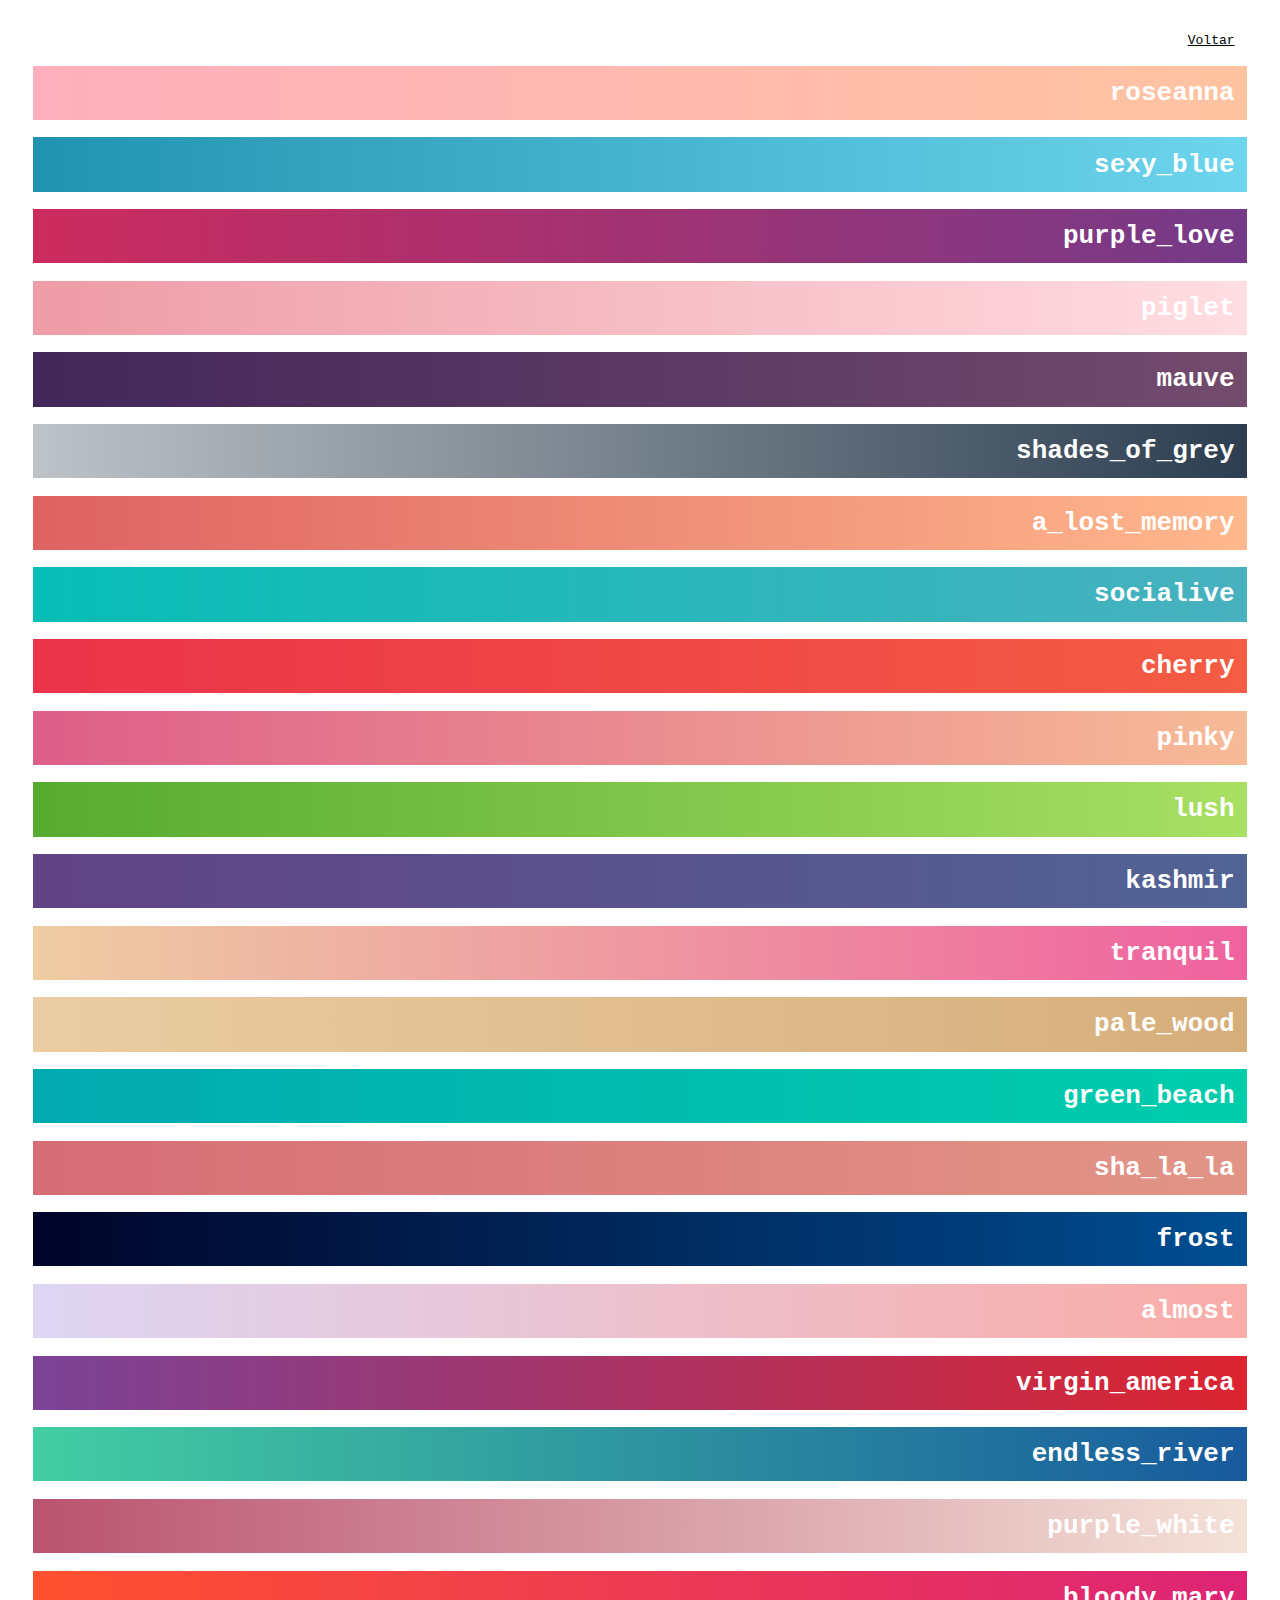
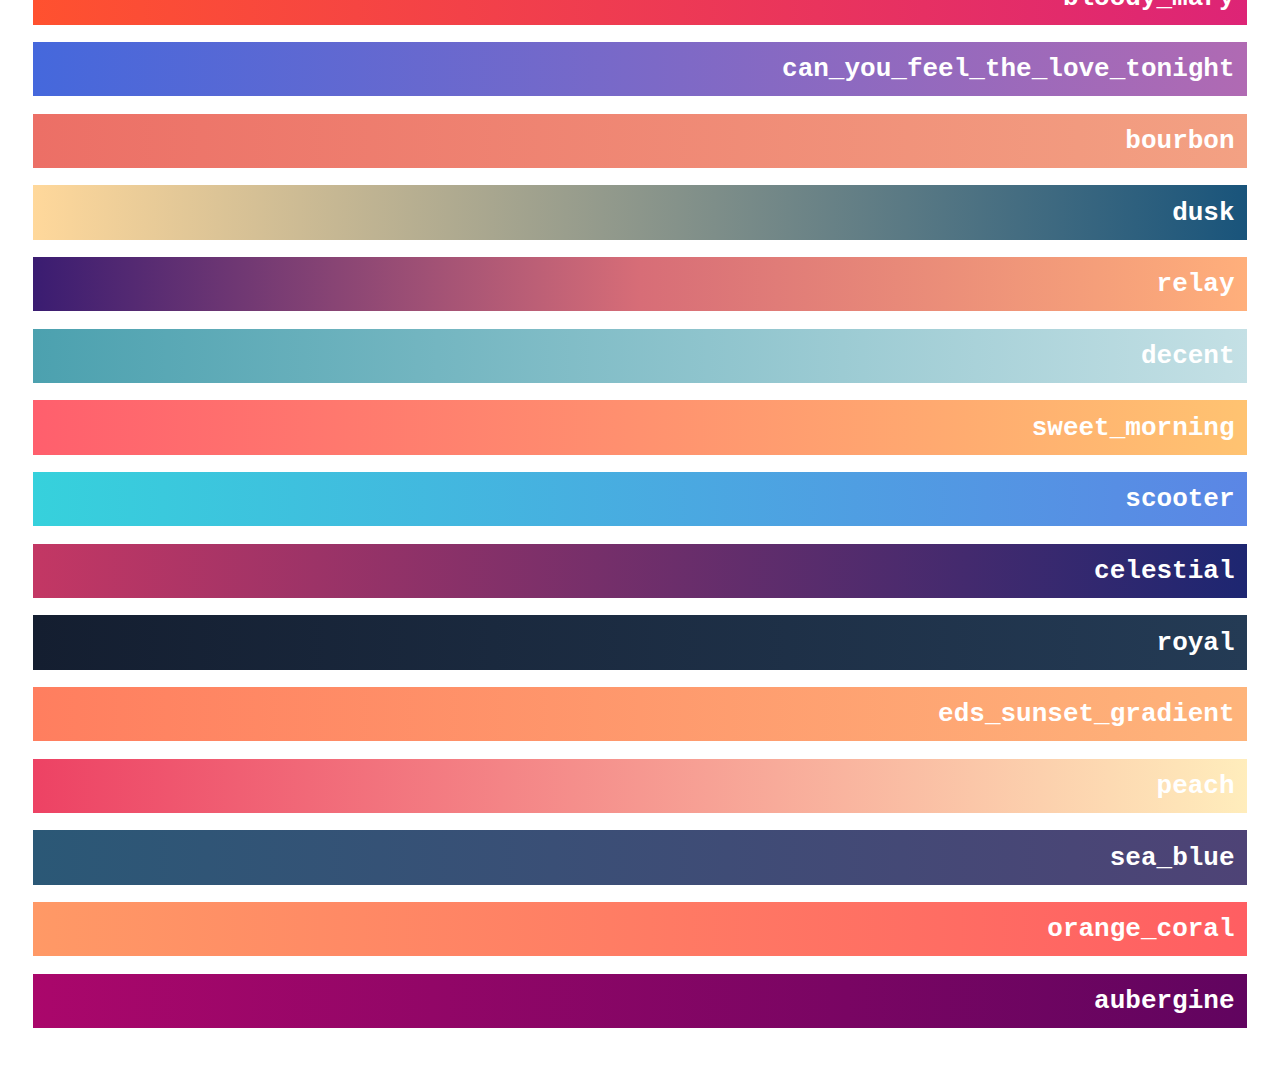
==== digital_synopsis.html @ 82828c61 "Novas cores" ====
<!DOCTYPE html>
<html lang="en">
<head>
    <meta charset="UTF-8">
    <meta http-equiv="X-UA-Compatible" content="IE=edge">
    <meta name="viewport" content="width=device-width, initial-scale=1.0">
    <link rel="stylesheet" href="estilo_digital_synopsis.css">
    <title>Estilos Digital Synopsis</title>
</head>
<body>
    <a href="index.html">Voltar</a>

    <h1 class="roseanna">roseanna</h1>
    <h1 class="sexy_blue">sexy_blue</h1>
    <h1 class="purple_love">purple_love</h1>
    <h1 class="piglet">piglet</h1>
    <h1 class="mauve">mauve</h1>
    <h1 class="shades_of_grey">shades_of_grey</h1>
    <h1 class="a_lost_memory">a_lost_memory</h1>
    <h1 class="socialive">socialive</h1>
    <h1 class="cherry">cherry</h1>
    <h1 class="pinky">pinky</h1>
    <h1 class="lush">lush</h1>
    <h1 class="kashmir">kashmir</h1>
    <h1 class="tranquil">tranquil</h1>
    <h1 class="pale_wood">pale_wood</h1>
    <h1 class="green_beach">green_beach</h1>
    <h1 class="sha_la_la">sha_la_la</h1>
    <h1 class="frost">frost</h1>
    <h1 class="almost">almost</h1>
    <h1 class="virgin_america">virgin_america</h1>
    <h1 class="endless_river">endless_river</h1>
    <h1 class="purple_white">purple_white</h1>
    <h1 class="bloody_mary">bloody_mary</h1>
    <h1 class="can_you_feel_the_love_tonight">can_you_feel_the_love_tonight</h1>
    <h1 class="bourbon">bourbon</h1>
    <h1 class="dusk">dusk</h1>
    <h1 class="relay">relay</h1>
    <h1 class="decent">decent</h1>
    <h1 class="sweet_morning">sweet_morning</h1>
    <h1 class="scooter">scooter</h1>
    <h1 class="celestial">celestial</h1>
    <h1 class="royal">royal</h1>
    <h1 class="eds_sunset_gradient">eds_sunset_gradient</h1>
    <h1 class="peach">peach</h1>
    <h1 class="sea_blue">sea_blue</h1>
    <h1 class="orange_coral">orange_coral</h1>
    <h1 class="aubergine">aubergine</h1>

</body>
</html>
---- estilo_digital_synopsis.css ----
a {
    color: black;
    font-family: monospace;
    text-align: left;
}

* {
    padding: 1%;
    color: white;
    font-family: monospace;
    text-align: right;
}

.roseanna {
    background-image: linear-gradient(to right, #ffafbd, #ffc3a0);
}


.sexy_blue {
    background-image: linear-gradient(to right, #2193b0, #6dd5ed);
}


.purple_love {
    background-image: linear-gradient(to right, #cc2b5e, #753a88);
}


.piglet {
    background-image: linear-gradient(to right, #ee9ca7, #ffdde1);
}


.mauve {
    background-image: linear-gradient(to right, #42275a, #734b6d);
}


.shades_of_grey {
    background-image: linear-gradient(to right, #bdc3c7, #2c3e50);
}


.a_lost_memory {
    background-image: linear-gradient(to right, #de6262, #ffb88c);
}


.socialive {
    background-image: linear-gradient(to right, #06beb6, #48b1bf);
}


.cherry {
    background-image: linear-gradient(to right, #eb3349, #f45c43);
}


.pinky {
    background-image: linear-gradient(to right, #dd5e89, #f7bb97);
}


.lush {
    background-image: linear-gradient(to right, #56ab2f, #a8e063);
}


.kashmir {
    background-image: linear-gradient(to right, #614385, #516395);
}


.tranquil {
    background-image: linear-gradient(to right, #eecda3, #ef629f);
}


.pale_wood {
    background-image: linear-gradient(to right, #eacda3, #d6ae7b);
}


.green_beach {
    background-image: linear-gradient(to right, #02aab0, #00cdac);
}


.sha_la_la {
    background-image: linear-gradient(to right, #d66d75, #e29587);
}


.frost {
    background-image: linear-gradient(to right, #000428, #004e92);
}


.almost {
    background-image: linear-gradient(to right, #ddd6f3, #faaca8);
}


.virgin_america {
    background-image: linear-gradient(to right, #7b4397, #dc2430);
}


.endless_river {
    background-image: linear-gradient(to right, #43cea2, #185a9d);
}


.purple_white {
    background-image: linear-gradient(to right, #ba5370, #f4e2d8);
}


.bloody_mary {
    background-image: linear-gradient(to right, #ff512f, #dd2476);
}


.can_you_feel_the_love_tonight {
    background-image: linear-gradient(to right, #4568dc, #b06ab3);
}


.bourbon {
    background-image: linear-gradient(to right, #ec6f66, #f3a183);
}


.dusk {
    background-image: linear-gradient(to right, #ffd89b, #19547b);
}


.relay {
    background-image: linear-gradient(to right, #3a1c71, #d76d77, #ffaf7b);
}


.decent {
    background-image: linear-gradient(to right, #4ca1af, #c4e0e5);
}


.sweet_morning {
    background-image: linear-gradient(to right, #ff5f6d, #ffc371);
}


.scooter {
    background-image: linear-gradient(to right, #36d1dc, #5b86e5);
}


.celestial {
    background-image: linear-gradient(to right, #c33764, #1d2671);
}


.royal {
    background-image: linear-gradient(to right, #141e30, #243b55);
}


.eds_sunset_gradient {
    background-image: linear-gradient(to right, #ff7e5f, #feb47b);
}


.peach {
    background-image: linear-gradient(to right, #ed4264, #ffedbc);
}


.sea_blue {
    background-image: linear-gradient(to right, #2b5876, #4e4376);
}


.orange_coral {
    background-image: linear-gradient(to right, #ff9966, #ff5e62);
}


.aubergine {
    background-image: linear-gradient(to right, #aa076b, #61045f);
}
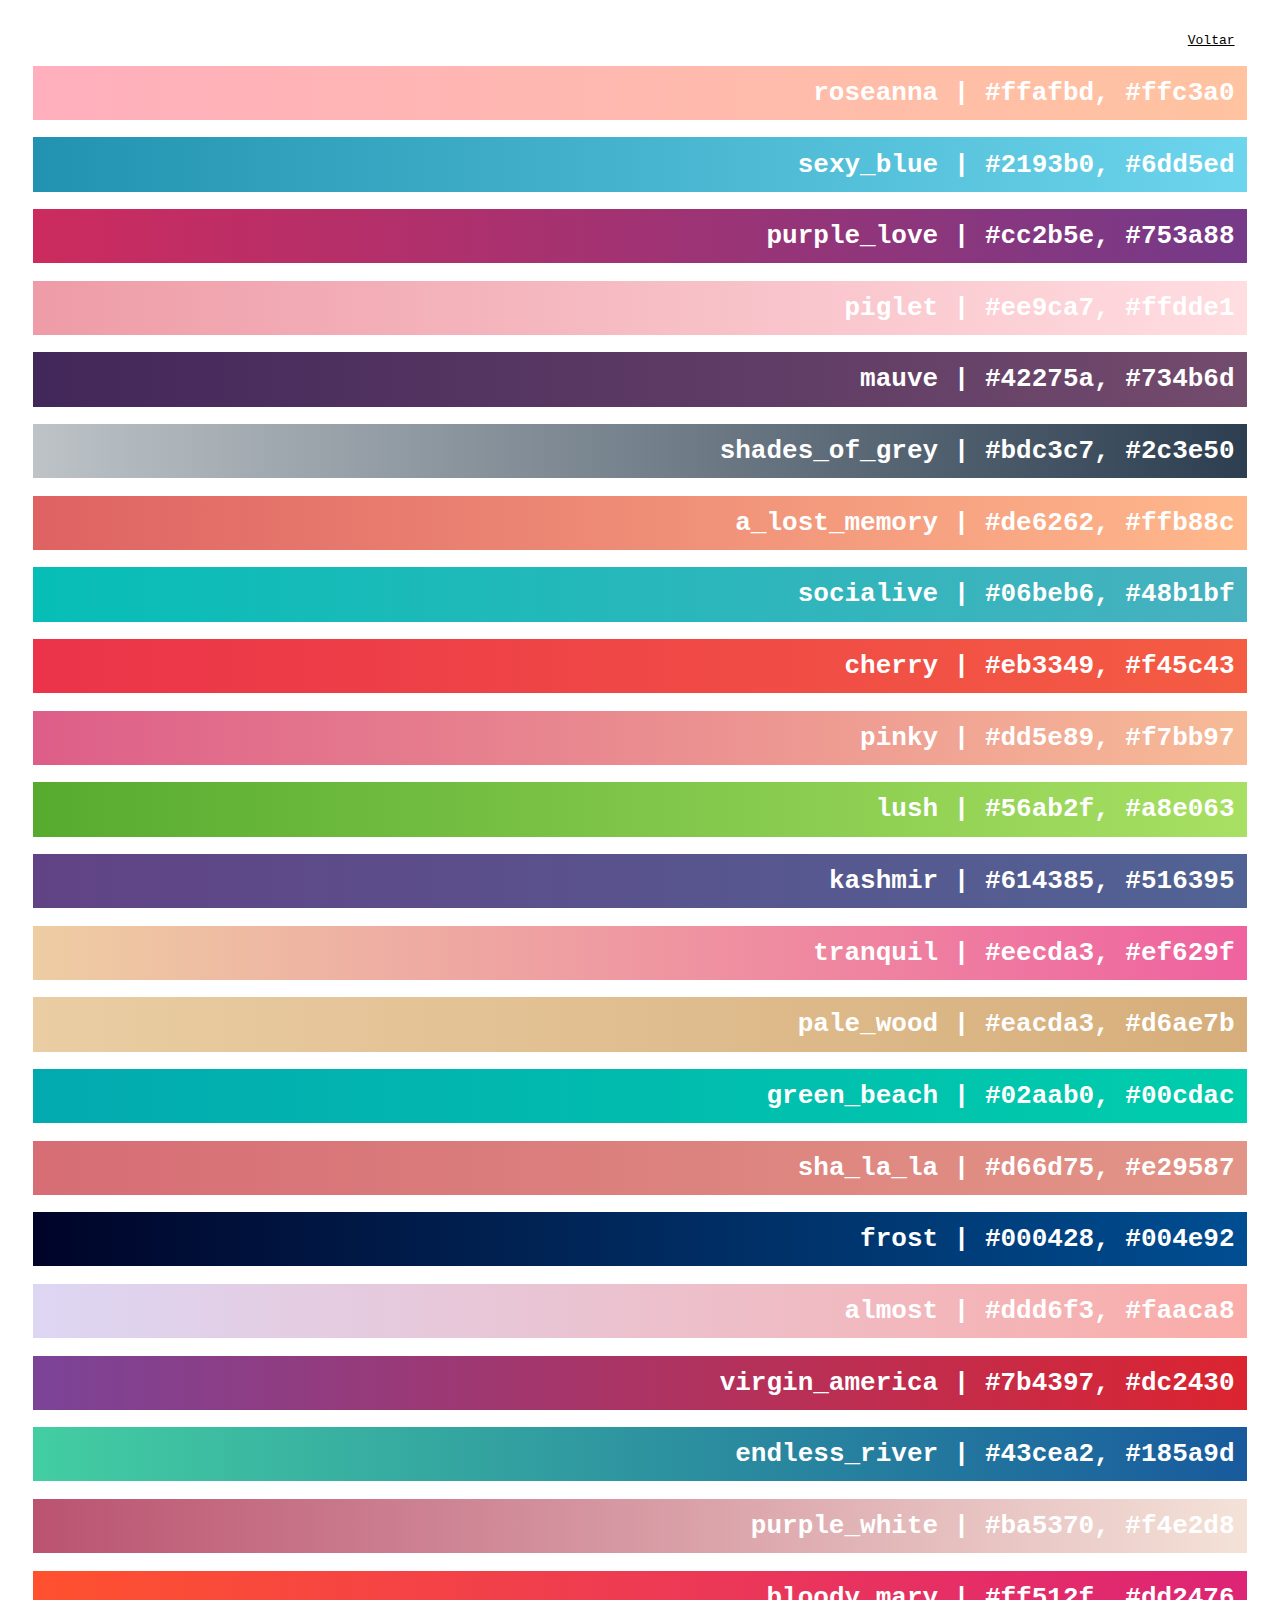
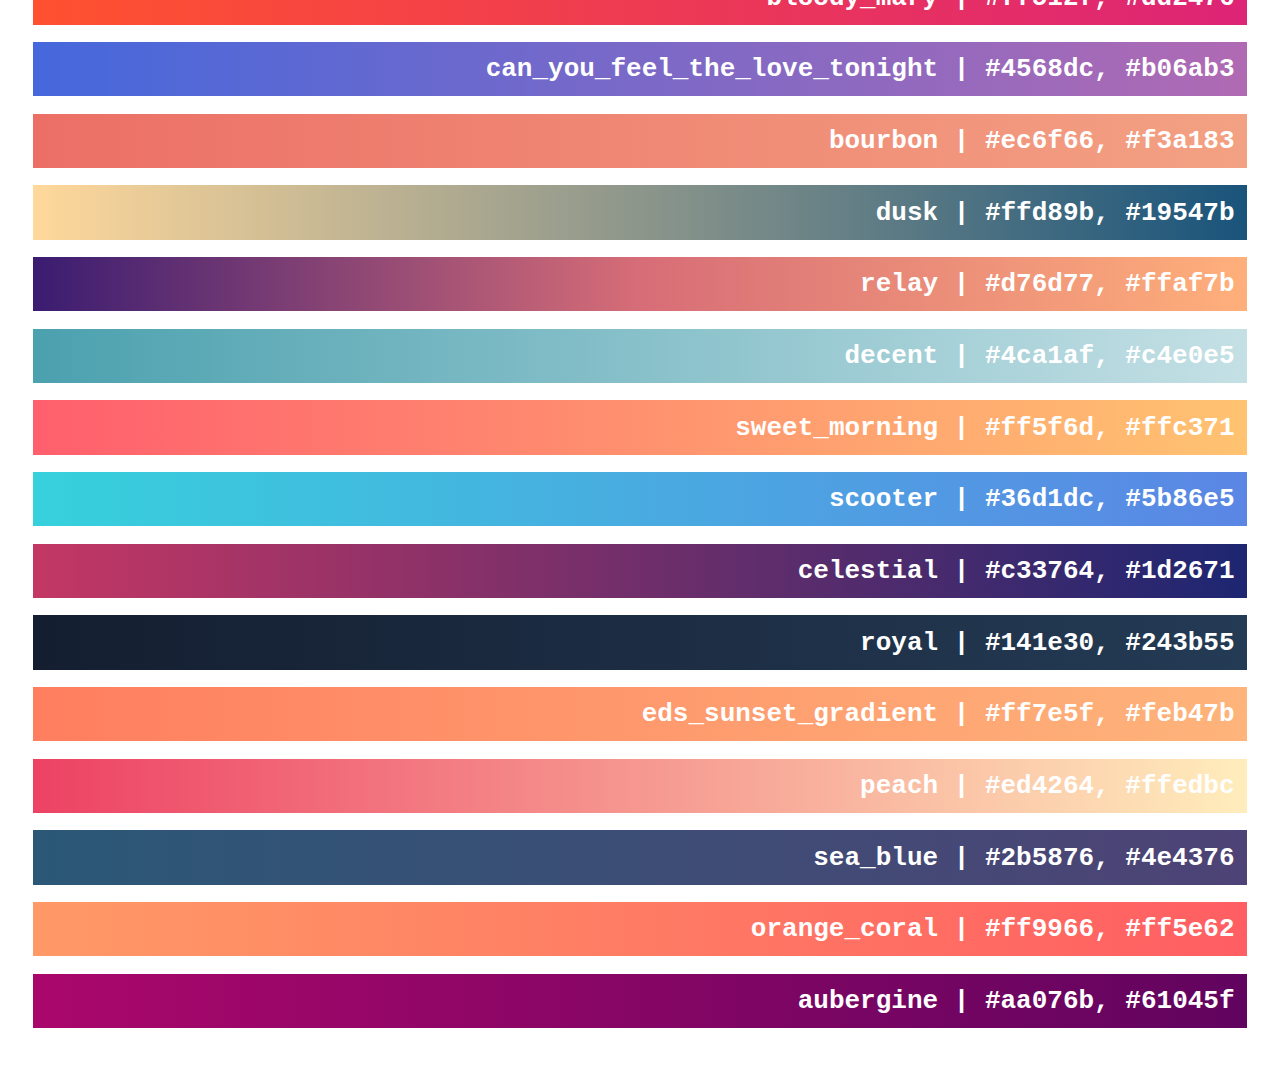
==== commit dafc3d1f: "Update digital_synopsis.html" ====
--- a/digital_synopsis.html
+++ b/digital_synopsis.html
@@ -10,42 +10,42 @@
 <body>
     <a href="index.html">Voltar</a>
 
-    <h1 class="roseanna">roseanna</h1>
-    <h1 class="sexy_blue">sexy_blue</h1>
-    <h1 class="purple_love">purple_love</h1>
-    <h1 class="piglet">piglet</h1>
-    <h1 class="mauve">mauve</h1>
-    <h1 class="shades_of_grey">shades_of_grey</h1>
-    <h1 class="a_lost_memory">a_lost_memory</h1>
-    <h1 class="socialive">socialive</h1>
-    <h1 class="cherry">cherry</h1>
-    <h1 class="pinky">pinky</h1>
-    <h1 class="lush">lush</h1>
-    <h1 class="kashmir">kashmir</h1>
-    <h1 class="tranquil">tranquil</h1>
-    <h1 class="pale_wood">pale_wood</h1>
-    <h1 class="green_beach">green_beach</h1>
-    <h1 class="sha_la_la">sha_la_la</h1>
-    <h1 class="frost">frost</h1>
-    <h1 class="almost">almost</h1>
-    <h1 class="virgin_america">virgin_america</h1>
-    <h1 class="endless_river">endless_river</h1>
-    <h1 class="purple_white">purple_white</h1>
-    <h1 class="bloody_mary">bloody_mary</h1>
-    <h1 class="can_you_feel_the_love_tonight">can_you_feel_the_love_tonight</h1>
-    <h1 class="bourbon">bourbon</h1>
-    <h1 class="dusk">dusk</h1>
-    <h1 class="relay">relay</h1>
-    <h1 class="decent">decent</h1>
-    <h1 class="sweet_morning">sweet_morning</h1>
-    <h1 class="scooter">scooter</h1>
-    <h1 class="celestial">celestial</h1>
-    <h1 class="royal">royal</h1>
-    <h1 class="eds_sunset_gradient">eds_sunset_gradient</h1>
-    <h1 class="peach">peach</h1>
-    <h1 class="sea_blue">sea_blue</h1>
-    <h1 class="orange_coral">orange_coral</h1>
-    <h1 class="aubergine">aubergine</h1>
+    <h1 class="roseanna">roseanna | #ffafbd, #ffc3a0</h1>
+<h1 class="sexy_blue">sexy_blue | #2193b0, #6dd5ed</h1>
+<h1 class="purple_love">purple_love | #cc2b5e, #753a88</h1>
+<h1 class="piglet">piglet | #ee9ca7, #ffdde1</h1>
+<h1 class="mauve">mauve | #42275a, #734b6d</h1>
+<h1 class="shades_of_grey">shades_of_grey | #bdc3c7, #2c3e50</h1>
+<h1 class="a_lost_memory">a_lost_memory | #de6262, #ffb88c</h1>
+<h1 class="socialive">socialive | #06beb6, #48b1bf</h1>
+<h1 class="cherry">cherry | #eb3349, #f45c43</h1>
+<h1 class="pinky">pinky | #dd5e89, #f7bb97</h1>
+<h1 class="lush">lush | #56ab2f, #a8e063</h1>
+<h1 class="kashmir">kashmir | #614385, #516395</h1>
+<h1 class="tranquil">tranquil | #eecda3, #ef629f</h1>
+<h1 class="pale_wood">pale_wood | #eacda3, #d6ae7b</h1>
+<h1 class="green_beach">green_beach | #02aab0, #00cdac</h1>
+<h1 class="sha_la_la">sha_la_la | #d66d75, #e29587</h1>
+<h1 class="frost">frost | #000428, #004e92</h1>
+<h1 class="almost">almost | #ddd6f3, #faaca8</h1>
+<h1 class="virgin_america">virgin_america | #7b4397, #dc2430</h1>
+<h1 class="endless_river">endless_river | #43cea2, #185a9d</h1>
+<h1 class="purple_white">purple_white | #ba5370, #f4e2d8</h1>
+<h1 class="bloody_mary">bloody_mary | #ff512f, #dd2476</h1>
+<h1 class="can_you_feel_the_love_tonight">can_you_feel_the_love_tonight | #4568dc, #b06ab3</h1>
+<h1 class="bourbon">bourbon | #ec6f66, #f3a183</h1>
+<h1 class="dusk">dusk | #ffd89b, #19547b</h1>
+<h1 class="relay">relay | #d76d77, #ffaf7b</h1>
+<h1 class="decent">decent | #4ca1af, #c4e0e5</h1>
+<h1 class="sweet_morning">sweet_morning | #ff5f6d, #ffc371</h1>
+<h1 class="scooter">scooter | #36d1dc, #5b86e5</h1>
+<h1 class="celestial">celestial | #c33764, #1d2671</h1>
+<h1 class="royal">royal | #141e30, #243b55</h1>
+<h1 class="eds_sunset_gradient">eds_sunset_gradient | #ff7e5f, #feb47b</h1>
+<h1 class="peach">peach | #ed4264, #ffedbc</h1>
+<h1 class="sea_blue">sea_blue | #2b5876, #4e4376</h1>
+<h1 class="orange_coral">orange_coral | #ff9966, #ff5e62</h1>
+<h1 class="aubergine">aubergine | #aa076b, #61045f</h1>
 
 </body>
 </html>